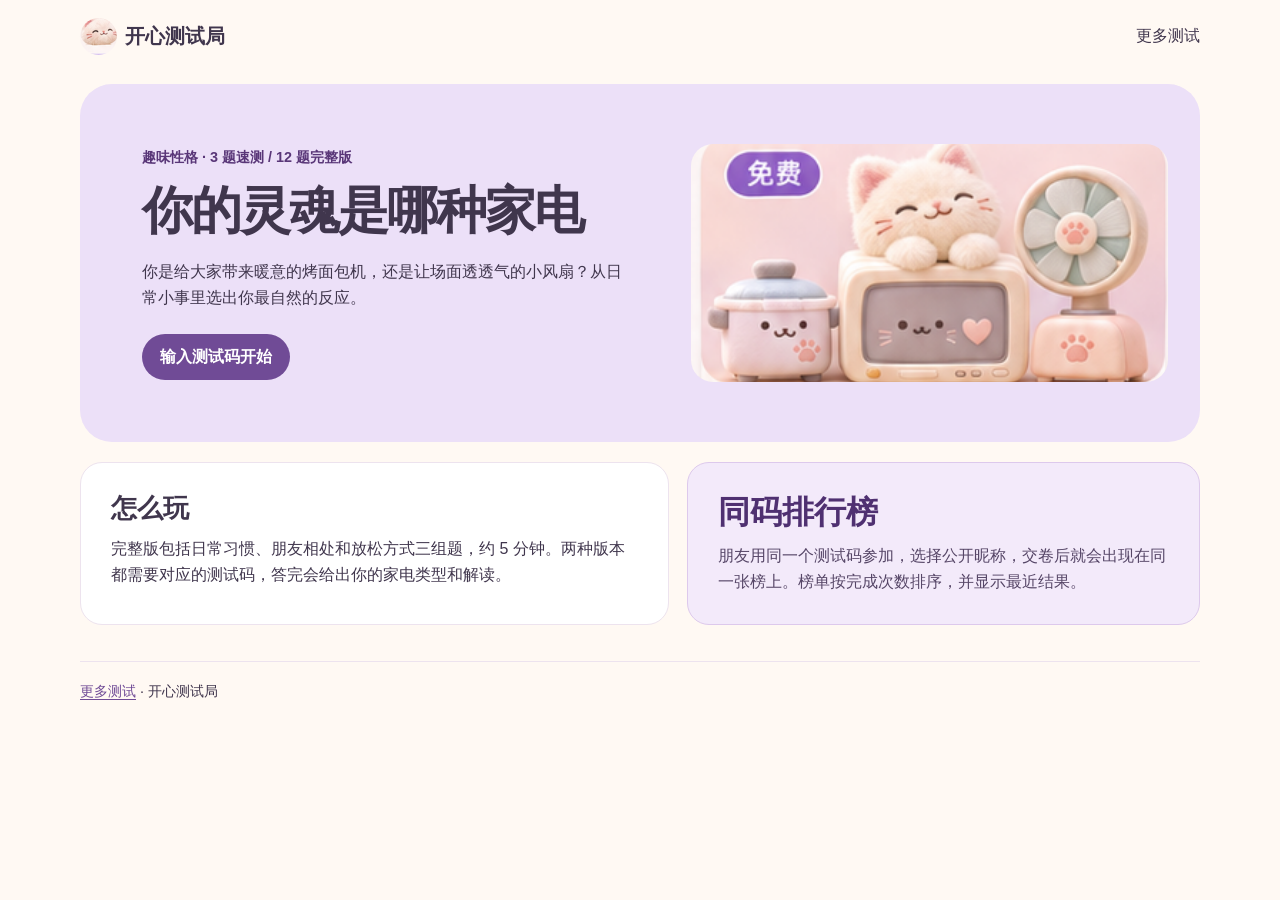
==== appliance.html @ 9066174d "Add shareable quiz pages and the full test" ====
<!doctype html>
<html lang="zh-CN">
<head>
  <meta charset="utf-8">
  <meta name="viewport" content="width=device-width, initial-scale=1">
  <meta name="theme-color" content="#fff9f3">
  <meta name="description" content="你是给大家带来暖意的烤面包机，还是让场面透透气的小风扇？从日常小事里选出你最自然的反应。">
  <meta property="og:title" content="你的灵魂是哪种家电 · 开心测试局">
  <meta property="og:description" content="你是给大家带来暖意的烤面包机，还是让场面透透气的小风扇？从日常小事里选出你最自然的反应。">
  <title>你的灵魂是哪种家电 · 开心测试局</title>
  <link rel="stylesheet" href="style.css">
  
</head>
<body>
  <header class="wrap nav">
    <a class="brand" href="./"><span class="art logo" aria-hidden="true"></span>开心测试局</a>
    <nav aria-label="主导航"><a href="./#discover">更多测试</a></nav>
  </header>
  <main class="wrap topic">
    <section class="hero topic-hero" aria-labelledby="topic-title">
      <div class="hero-copy">
        <p class="topic-meta">趣味性格 · 3 题速测 / 12 题完整版</p>
        <h1 id="topic-title">你的灵魂是哪种家电</h1>
        <p>你是给大家带来暖意的烤面包机，还是让场面透透气的小风扇？从日常小事里选出你最自然的反应。</p>
        <a class="primary" href="/code">输入测试码开始</a>
      </div>
      <div class="art topic-art silly-art" aria-hidden="true"></div>
    </section>
    <div class="topic-grid">
      <section class="topic-box" aria-labelledby="details">
        <h2 id="details">怎么玩</h2>
        <p>完整版包括日常习惯、朋友相处和放松方式三组题，约 5 分钟。两种版本都需要对应的测试码，答完会给出你的家电类型和解读。</p>
      </section>
      <aside class="topic-box topic-board" aria-labelledby="board">
        <h2 id="board">同码排行榜</h2>
        <p>朋友用同一个测试码参加，选择公开昵称，交卷后就会出现在同一张榜上。榜单按完成次数排序，并显示最近结果。</p>
      </aside>
    </div>
  </main>
  <footer class="wrap"><a href="./#discover">更多测试</a> · 开心测试局</footer>
</body>
</html>
---- style.css ----
:root {
  color: #40364d;
  background: #fff9f3;
  font: 16px/1.6 Nunito, "PingFang SC", "Microsoft YaHei", sans-serif;
  --purple: #704b96;
  --lavender: #ece0f8;
  --peach: #f6c9ba;
}
* { box-sizing: border-box; }
[hidden] { display: none !important; }
body { margin: 0; }
.wrap { width: min(1120px, calc(100% - 40px)); margin-inline: auto; }
.nav, nav, .brand, .filters { display: flex; align-items: center; gap: 16px; }
.nav { min-height: 72px; justify-content: space-between; }
.brand { gap: 8px; font-size: 1.25rem; font-weight: 800; }
a { text-decoration: none; color: inherit; }
button { font: inherit; cursor: pointer; color: inherit; }
nav button, .filters button, .close {
  border: 0; background: transparent; padding: 8px 12px; border-radius: 12px;
}
nav a:hover, nav button:hover { text-decoration: underline; }
:focus-visible { outline: 3px solid var(--purple); outline-offset: 4px; }
.hero {
  display: grid; grid-template-columns: 1fr 1fr; align-items: center;
  border-radius: 32px; overflow: hidden; background: var(--lavender);
}
.hero-copy { padding: clamp(24px, 5vw, 62px); }
h1 { font-size: clamp(2rem, 4.3vw, 3.7rem); line-height: 1.17; margin: 0; letter-spacing: -.04em; }
.hero p { margin: 18px 0 24px; }
.primary {
  display: inline-block; border: 0; border-radius: 999px; padding: 10px 18px;
  color: #fff; background: var(--purple); font-weight: 700;
}
.primary:hover { background: #593678; }
.art { background-image: url("homepage-plush-concept.png"); background-repeat: no-repeat; }
.logo { width: 37px; aspect-ratio: 1; border-radius: 50%; background-size: 1939% auto; background-position: 4% 1.1%; }
.hero-art { width: 100%; aspect-ratio: 1.37; background-size: 186% auto; background-position: 100% 6.9%; }
#discover { padding-block: 28px 36px; }
h2 { font-size: 1.65rem; margin: 0 0 12px; }
.filters { flex-wrap: wrap; gap: 8px; margin-bottom: 20px; }
.filters button { background: #f4eafa; border-radius: 999px; }
.filters button[aria-pressed="true"] { color: white; background: var(--purple); }
.cards { display: grid; grid-template-columns: repeat(4, 1fr); gap: 16px; }
.card { overflow: hidden; border-radius: 20px; background: #fff; border: 1px solid #ede3ee; }
.thumb { aspect-ratio: 2; background-size: 325% auto; }
.role-art { background-position: 4% 70%; }
.silly-art { background-position: 50% 70%; }
.challenge-art { background-position: 97% 70%; }
.relation-art { background-position: 50% 92.4%; }
.card-copy { padding: 14px 16px 18px; }
h3 { margin: 0; font-size: 1.05rem; }
.card-copy p { font-size: .92rem; margin: 6px 0 12px; }
small { color: #665676; }
footer { border-top: 1px solid #ede3ee; padding: 18px 0 24px; font-size: .9rem; }
dialog { width: min(520px, calc(100% - 32px)); max-height: 85vh; border: 0; border-radius: 20px; padding: 24px; color: inherit; background: #fff9f3; }
dialog::backdrop { background: #30213e80; }
.close { float: right; font-size: 1.3rem; line-height: 1; }
.choices { display: grid; gap: 8px; margin-block: 18px; }
.choice { text-align: left; padding: 12px; border-radius: 12px; border: 1px solid #ddc9ea; background: #f6effc; }
.choice:hover, .choice:focus-visible { background: var(--lavender); }
.back { border: 0; background: transparent; padding: 8px 0; text-decoration: underline; }
@media (max-width: 880px) { .cards { grid-template-columns: repeat(2, 1fr); } }
@media (max-width: 580px) {
  .wrap { width: calc(100% - 24px); }
  .nav, nav { gap: 4px; }
  nav { font-size: .86rem; gap: 8px; }
  nav button { padding-inline: 4px; }
  .brand { font-size: 1.02rem; }
  .hero { grid-template-columns: 1fr; border-radius: 24px; }
  .hero-art { max-width: 440px; margin-inline: auto; }
  .card-copy { padding: 12px; }
  .cards { gap: 10px; }
  .card .primary { font-size: .86rem; padding-inline: 11px; }
}

.workflow { max-width: 660px; padding-block: 12px 48px; }
.workflow h1 { font-size: clamp(1.8rem, 6vw, 2.6rem); }
.workflow h2 { margin-top: 24px; }
.sheet {
  margin: 16px 0; padding: 20px; border-radius: 20px;
  background: #fff; border: 1px solid #ede3ee;
}
.sheet p { margin: 0 0 12px; }
.sheet label { display: block; margin-bottom: 12px; }
.sheet input:not([type="radio"]):not([type="checkbox"]), .sheet select {
  display: block; width: 100%; font: inherit; color: inherit; margin-top: 5px;
  padding: 8px 10px; border-radius: 10px; border: 1px solid #b394c7;
}
.sheet fieldset { border: 0; padding: 0; margin: 0 0 16px; }
.sheet legend { font-weight: 700; margin-bottom: 8px; }
.sheet .quiz-option { margin: 0; padding: 5px 0; cursor: pointer; }
.code-list { padding: 0; list-style: none; }
.code-list code { overflow-wrap: anywhere; font-size: 1.05em; }
.code-list strong { display: block; margin-bottom: 8px; }
.form-hint, .rank-choice { font-size: .9rem; }
.sheet .rank-choice { display: flex; align-items: start; gap: 8px; cursor: pointer; }
.rank-choice input { margin-top: .35em; accent-color: var(--purple); }
.workflow .sheet h2 { margin-top: 0; }
.workflow .sheet .quiz-section {
  margin: 20px 0 14px; padding: 8px 12px; border-radius: 12px;
  background: var(--lavender); font-size: 1.05rem;
}
.workflow .sheet .quiz-section:first-of-type { margin-top: 0; }
.board-list { list-style: none; padding: 0; margin: 0; }
.board-row {
  display: grid; grid-template-columns: 2ch minmax(0, 1fr) auto;
  padding: 8px 0; gap: 12px; align-items: center; border-top: 1px solid #ede3ee;
}
.board-row strong { overflow-wrap: anywhere; }
.board-row div > small { display: block; }
.board-you { padding: 2px 6px; background: var(--lavender); border-radius: 999px; }

.card { display: flex; flex-direction: column; }
.card-copy { flex: 1; display: flex; flex-direction: column; align-items: start; }
.card-copy small { margin-top: auto; margin-bottom: 12px; }
.card-copy .primary { width: 100%; text-align: center; }
.topic { padding-block: 12px 36px; }
.topic-hero { grid-template-columns: 1.2fr 1fr; }
.topic-hero h1 { font-size: clamp(2rem, 4vw, 3.4rem); }
.topic-hero .topic-meta {
  margin: 0 0 12px; color: #593678; font-weight: 700; font-size: .9rem;
}
.topic-art {
  width: calc(100% - 32px); aspect-ratio: 2;
  margin: 16px 16px 16px 0; border-radius: 22px;
  background-size: 325% auto;
}
.topic-grid { display: grid; grid-template-columns: minmax(0, 1.15fr) minmax(0, 1fr); gap: 18px; margin-top: 20px; }
.topic-box {
  min-width: 0; border: 1px solid #ede3ee; border-radius: 22px;
  padding: clamp(18px, 4vw, 30px); background: white;
}
.topic-box h2 { line-height: 1.2; margin: 0 0 12px; }
.topic-box p { margin: 0 0 12px; }
.topic-box p:last-child { margin-bottom: 0; }
.topic-box a:not(.primary), footer a { color: var(--purple); text-decoration: underline; text-underline-offset: 3px; }
.topic-box.topic-board { background: #f3eafa; border-color: #ddc9ec; }
.topic-board h2 { color: #4f3071; font-size: clamp(1.5rem, 3vw, 2rem); }
.topic-board > p { color: #564667; }
.topic-actions { display: flex; gap: 12px; flex-wrap: wrap; align-items: center; margin-top: 16px; }
.workflow-wide { max-width: 980px; }
.result-grid { align-items: start; }
@media (max-width: 660px) {
  .topic-hero, .topic-grid { grid-template-columns: 1fr; }
  .topic-art { margin: 0 16px 16px; }
}
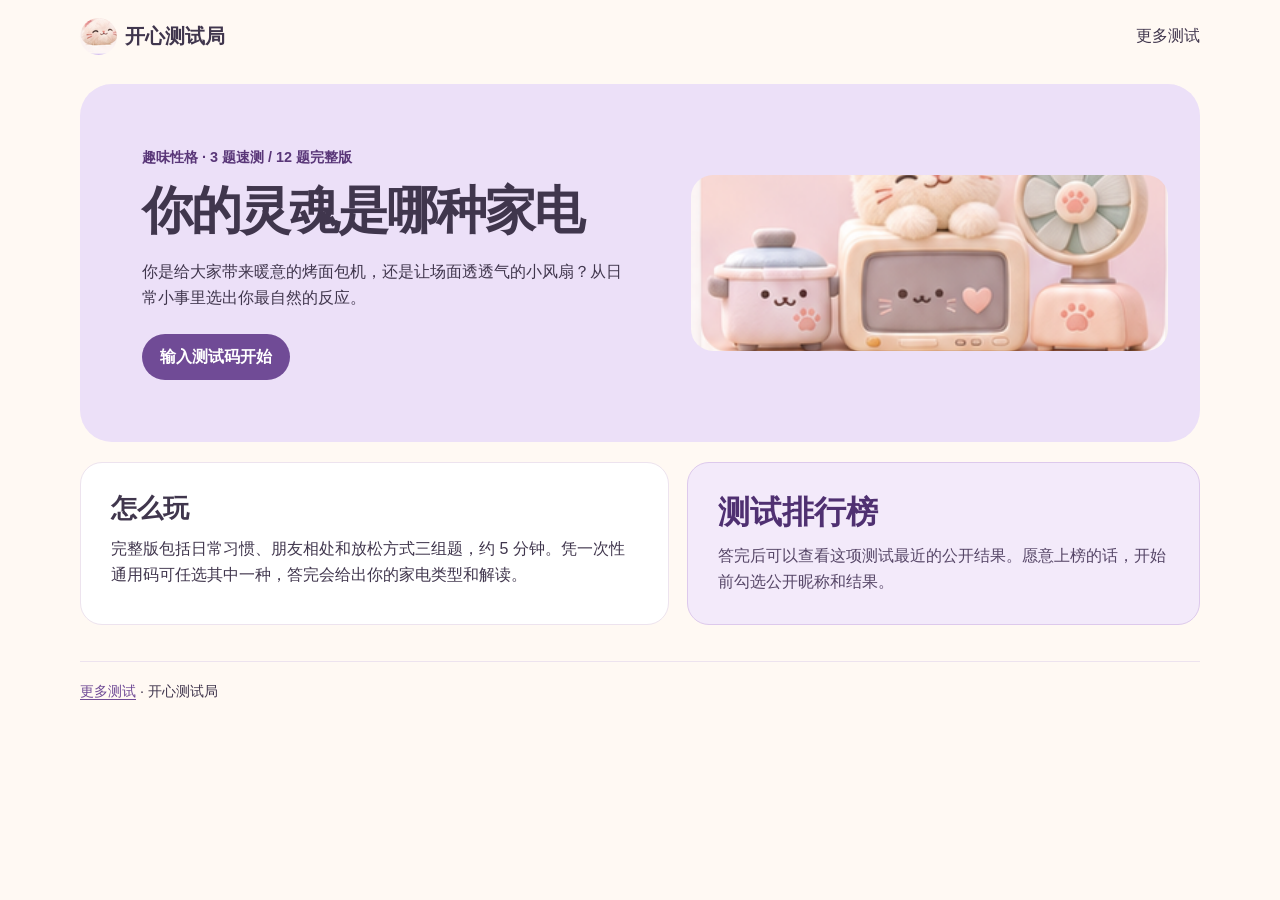
==== commit 602bb6ef: "Add illustrated results, share pages and one-use codes" ====
--- a/appliance.html
+++ b/appliance.html
@@ -29,11 +29,11 @@
     <div class="topic-grid">
       <section class="topic-box" aria-labelledby="details">
         <h2 id="details">怎么玩</h2>
-        <p>完整版包括日常习惯、朋友相处和放松方式三组题，约 5 分钟。两种版本都需要对应的测试码，答完会给出你的家电类型和解读。</p>
+        <p>完整版包括日常习惯、朋友相处和放松方式三组题，约 5 分钟。凭一次性通用码可任选其中一种，答完会给出你的家电类型和解读。</p>
       </section>
       <aside class="topic-box topic-board" aria-labelledby="board">
-        <h2 id="board">同码排行榜</h2>
-        <p>朋友用同一个测试码参加，选择公开昵称，交卷后就会出现在同一张榜上。榜单按完成次数排序，并显示最近结果。</p>
+        <h2 id="board">测试排行榜</h2>
+        <p>答完后可以查看这项测试最近的公开结果。愿意上榜的话，开始前勾选公开昵称和结果。</p>
       </aside>
     </div>
   </main>
--- a/style.css
+++ b/style.css
@@ -42,11 +42,11 @@
 .filters button[aria-pressed="true"] { color: white; background: var(--purple); }
 .cards { display: grid; grid-template-columns: repeat(4, 1fr); gap: 16px; }
 .card { overflow: hidden; border-radius: 20px; background: #fff; border: 1px solid #ede3ee; }
-.thumb { aspect-ratio: 2; background-size: 325% auto; }
-.role-art { background-position: 4% 70%; }
-.silly-art { background-position: 50% 70%; }
-.challenge-art { background-position: 97% 70%; }
-.relation-art { background-position: 50% 92.4%; }
+.thumb { aspect-ratio: 2.7; background-size: 325% auto; }
+.role-art { background-position: 4% 71%; }
+.silly-art { background-position: 50% 71%; }
+.challenge-art { background-position: 97% 71%; }
+.relation-art { background-position: 50% 92.6%; }
 .card-copy { padding: 14px 16px 18px; }
 h3 { margin: 0; font-size: 1.05rem; }
 .card-copy p { font-size: .92rem; margin: 6px 0 12px; }
@@ -121,7 +121,7 @@
   margin: 0 0 12px; color: #593678; font-weight: 700; font-size: .9rem;
 }
 .topic-art {
-  width: calc(100% - 32px); aspect-ratio: 2;
+  width: calc(100% - 32px); aspect-ratio: 2.7;
   margin: 16px 16px 16px 0; border-radius: 22px;
   background-size: 325% auto;
 }
@@ -144,3 +144,41 @@
   .topic-hero, .topic-grid { grid-template-columns: 1fr; }
   .topic-art { margin: 0 16px 16px; }
 }
+
+.result-card {
+  overflow: hidden;
+  border: 1px solid #e7d9ed;
+  border-radius: 28px;
+  background: #fff;
+  box-shadow: 0 16px 42px #4f307117;
+}
+.result-image { display: block; width: 100%; aspect-ratio: 1; }
+.appliance-picture {
+  background-image: url("/appliance-results.jpg");
+  background-repeat: no-repeat;
+  background-size: 200% 200%;
+}
+.appliance-0 { background-position: left top; }
+.appliance-1 { background-position: right top; }
+.appliance-2 { background-position: left bottom; }
+.appliance-3 { background-position: right bottom; }
+.result-role {
+  background-image: url("/homepage-plush-concept.png");
+  background-repeat: no-repeat;
+  background-size: 325% auto;
+}
+.result-image.result-role { aspect-ratio: 2.7; }
+.result-copy { padding: clamp(20px, 4vw, 34px); }
+.result-copy h2 { color: #5a3a79; font-size: 1.1rem; margin: 0 0 10px; }
+.result-description { font-size: 1.12rem; line-height: 1.8; margin: 0; }
+.result-note { color: #665676; font-size: .9rem; }
+.result-copy a:not(.primary), dialog .text-link {
+  color: var(--purple); text-decoration: underline; text-underline-offset: 3px;
+}
+.board-profile { display: flex; gap: 10px; align-items: center; min-width: 0; }
+.rank-icon {
+  display: inline-block; width: 42px; aspect-ratio: 1;
+  flex-shrink: 0; border-radius: 12px; background-color: #eae0f2;
+}
+.rank-icon.result-role { background-size: 620% auto; background-position: 7% 70%; }
+#share-status { color: #665676; font-size: .9rem; }
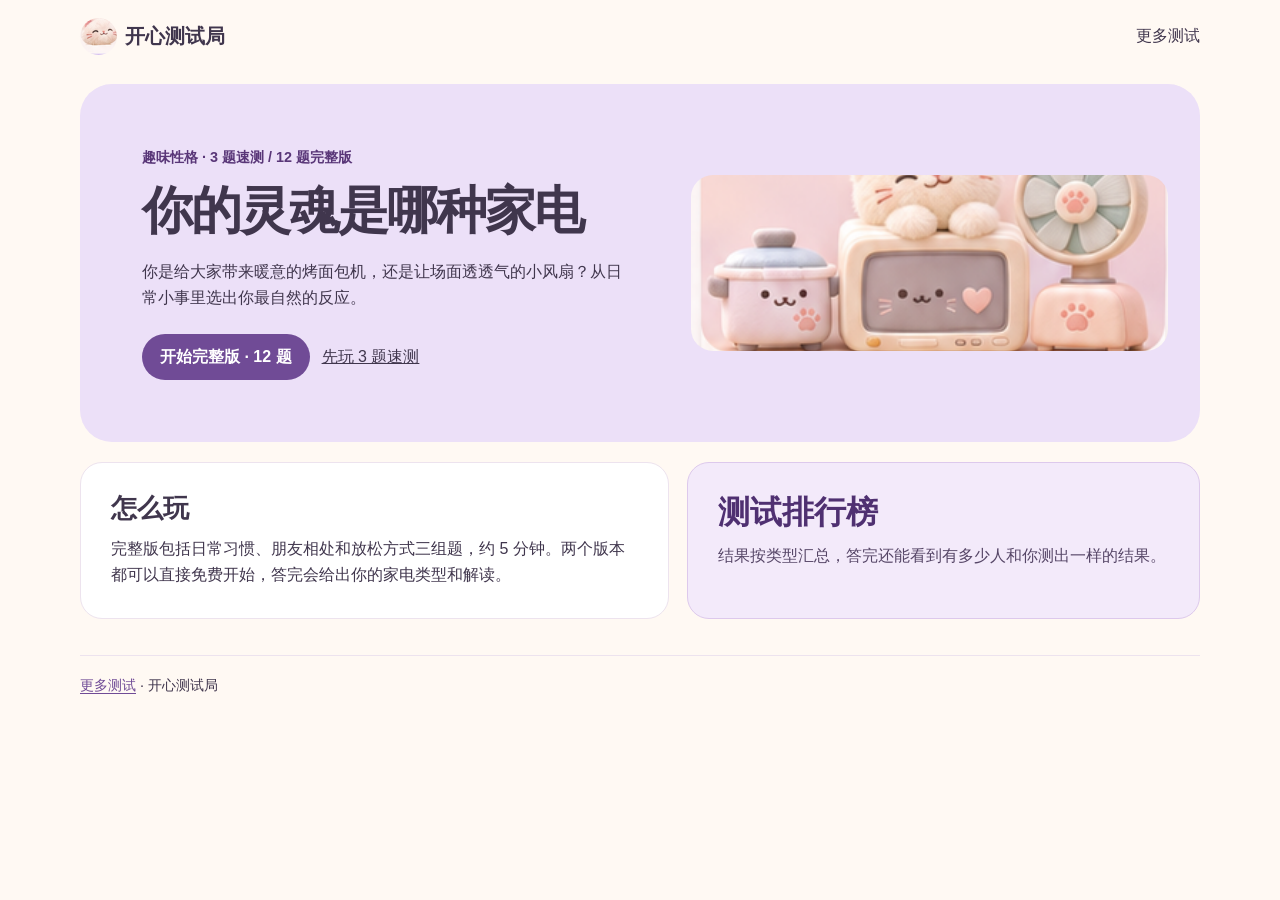
==== commit 06560c6c: "Make all quizzes free and close activation code routes" ====
--- a/appliance.html
+++ b/appliance.html
@@ -22,18 +22,21 @@
         <p class="topic-meta">趣味性格 · 3 题速测 / 12 题完整版</p>
         <h1 id="topic-title">你的灵魂是哪种家电</h1>
         <p>你是给大家带来暖意的烤面包机，还是让场面透透气的小风扇？从日常小事里选出你最自然的反应。</p>
-        <a class="primary" href="/code">输入测试码开始</a>
+        <div class="topic-actions">
+          <form method="post" action="/code/start"><input type="hidden" name="selected_test" value="appliance-full-v1"><button class="primary">开始完整版 · 12 题</button></form>
+          <form method="post" action="/code/start"><input type="hidden" name="selected_test" value="appliance-v1"><button class="back">先玩 3 题速测</button></form>
+        </div>
       </div>
       <div class="art topic-art silly-art" aria-hidden="true"></div>
     </section>
     <div class="topic-grid">
       <section class="topic-box" aria-labelledby="details">
         <h2 id="details">怎么玩</h2>
-        <p>完整版包括日常习惯、朋友相处和放松方式三组题，约 5 分钟。凭一次性通用码可任选其中一种，答完会给出你的家电类型和解读。</p>
+        <p>完整版包括日常习惯、朋友相处和放松方式三组题，约 5 分钟。两个版本都可以直接免费开始，答完会给出你的家电类型和解读。</p>
       </section>
       <aside class="topic-box topic-board" aria-labelledby="board">
         <h2 id="board">测试排行榜</h2>
-        <p>答完后可以查看这项测试最近的公开结果。愿意上榜的话，开始前勾选公开昵称和结果。</p>
+        <p>结果按类型汇总，答完还能看到有多少人和你测出一样的结果。</p>
       </aside>
     </div>
   </main>
--- a/style.css
+++ b/style.css
@@ -182,3 +182,27 @@
 }
 .rank-icon.result-role { background-size: 620% auto; background-position: 7% 70%; }
 #share-status { color: #665676; font-size: .9rem; }
+
+.rarity {
+  display: flex; align-items: center; flex-wrap: wrap; gap: 10px 14px;
+  margin: 0 0 17px; padding: 12px 16px; border-radius: 16px; background: #f3eafa;
+  color: #4f3071;
+}
+.rarity > strong { font-size: clamp(1.85rem, 5vw, 2.65rem); line-height: 1.1; }
+.rarity small, .distribution small { display: block; }
+.distribution ol { list-style: none; padding: 0; margin: 14px 0 0; }
+.distribution li { display: grid; gap: 7px; padding: 8px; border-radius: 12px; }
+.distribution li.is-yours { background: white; }
+.distribution-label { display: flex; align-items: center; gap: 9px; }
+.distribution-label > div:nth-child(2) { min-width: 0; flex: 1; }
+.distribution-label .board-you { display: inline-block; white-space: nowrap; font-size: .7rem; }
+.distribution-value { text-align: right; }
+.distribution-value > strong { color: #4f3071; }
+.distribution meter { appearance: none; display: block; width: 100%; height: 10px; }
+.distribution meter::-webkit-meter-bar { background: #e6d8ef; border: 0; border-radius: 99px; }
+.distribution meter::-webkit-meter-optimum-value { background: #a37abd; border-radius: 99px; }
+.distribution meter::-moz-meter-bar { background: #a37abd; border-radius: 99px; }
+.distribution .is-yours meter::-webkit-meter-optimum-value { background: var(--purple); }
+.distribution .is-yours meter::-moz-meter-bar { background: var(--purple); }
+.participant-details { margin-top: 14px; }
+.participant-details > summary { cursor: pointer; padding: 10px 4px; color: var(--purple); }
